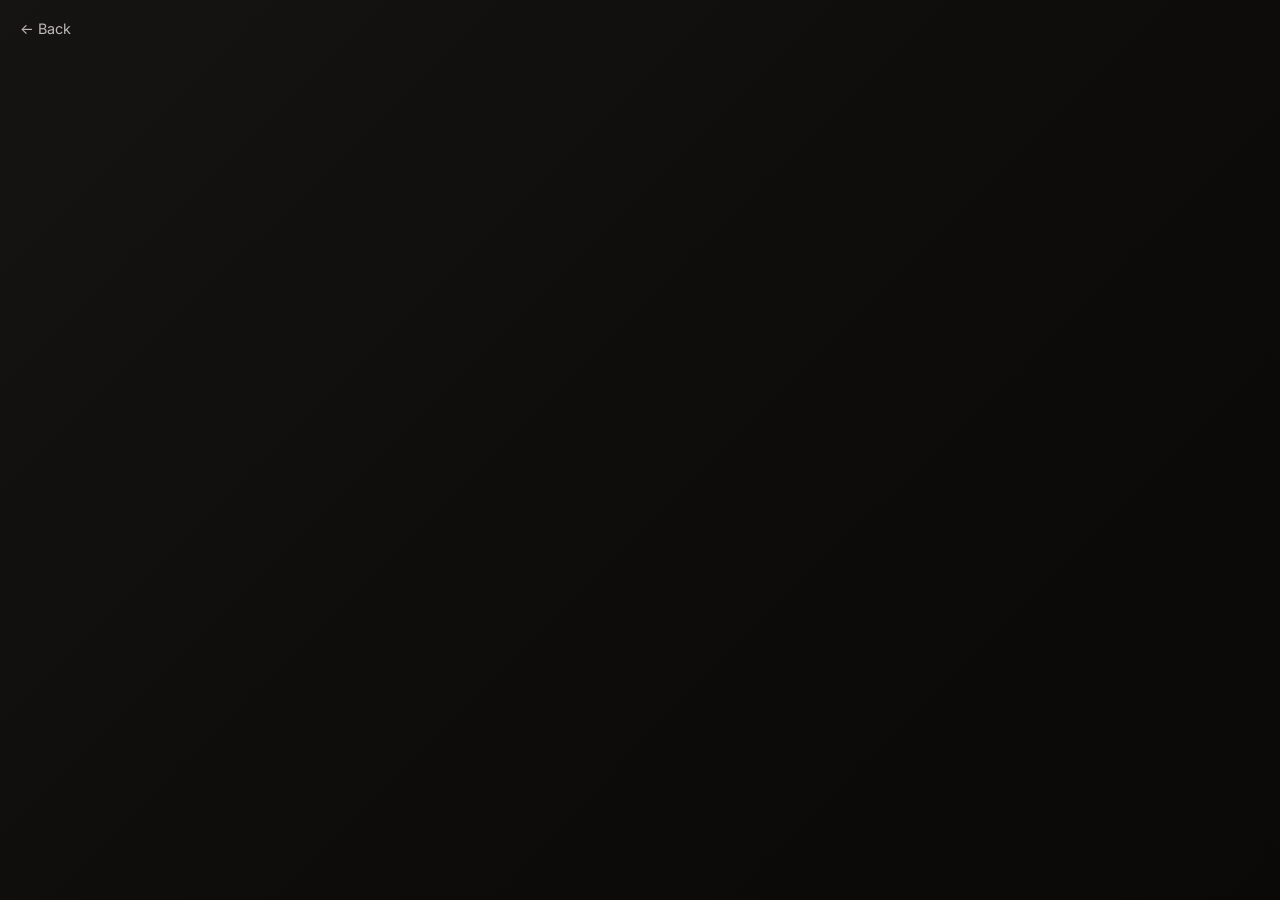
==== gaming-development.html @ 9fee71a4 "Add Gaming Development page and link card" ====
<!DOCTYPE html>
<html lang="en">
<head>
  <meta charset="UTF-8" />
  <meta name="viewport" content="width=device-width, initial-scale=1.0" />
  <title>Gaming Development</title>
  <link rel="preconnect" href="https://fonts.googleapis.com" />
  <link rel="preconnect" href="https://fonts.gstatic.com" crossorigin />
  <link href="https://fonts.googleapis.com/css2?family=Inter:wght@400;500&display=swap" rel="stylesheet" />
  <style>
    :root {
      --bg: #0d0c0b;
      --ink: #f4f1ec;
      --muted: #8c857c;
    }
    * { box-sizing: border-box; }
    body {
      margin: 0;
      min-height: 100vh;
      font-family: "Inter", system-ui, sans-serif;
      color: var(--muted);
      background: linear-gradient(135deg, #161412 0%, var(--bg) 55%, #0a0908 100%);
    }
    a {
      color: var(--ink);
      text-decoration: none;
      font-size: 0.9rem;
      opacity: 0.75;
      transition: opacity 0.2s ease;
    }
    a:hover,
    a:focus-visible { opacity: 1; }
    .back {
      position: fixed;
      top: 1.25rem;
      left: 1.25rem;
    }
  </style>
</head>
<body>
  <a class="back" href="index.html">&larr; Back</a>
</body>
</html>
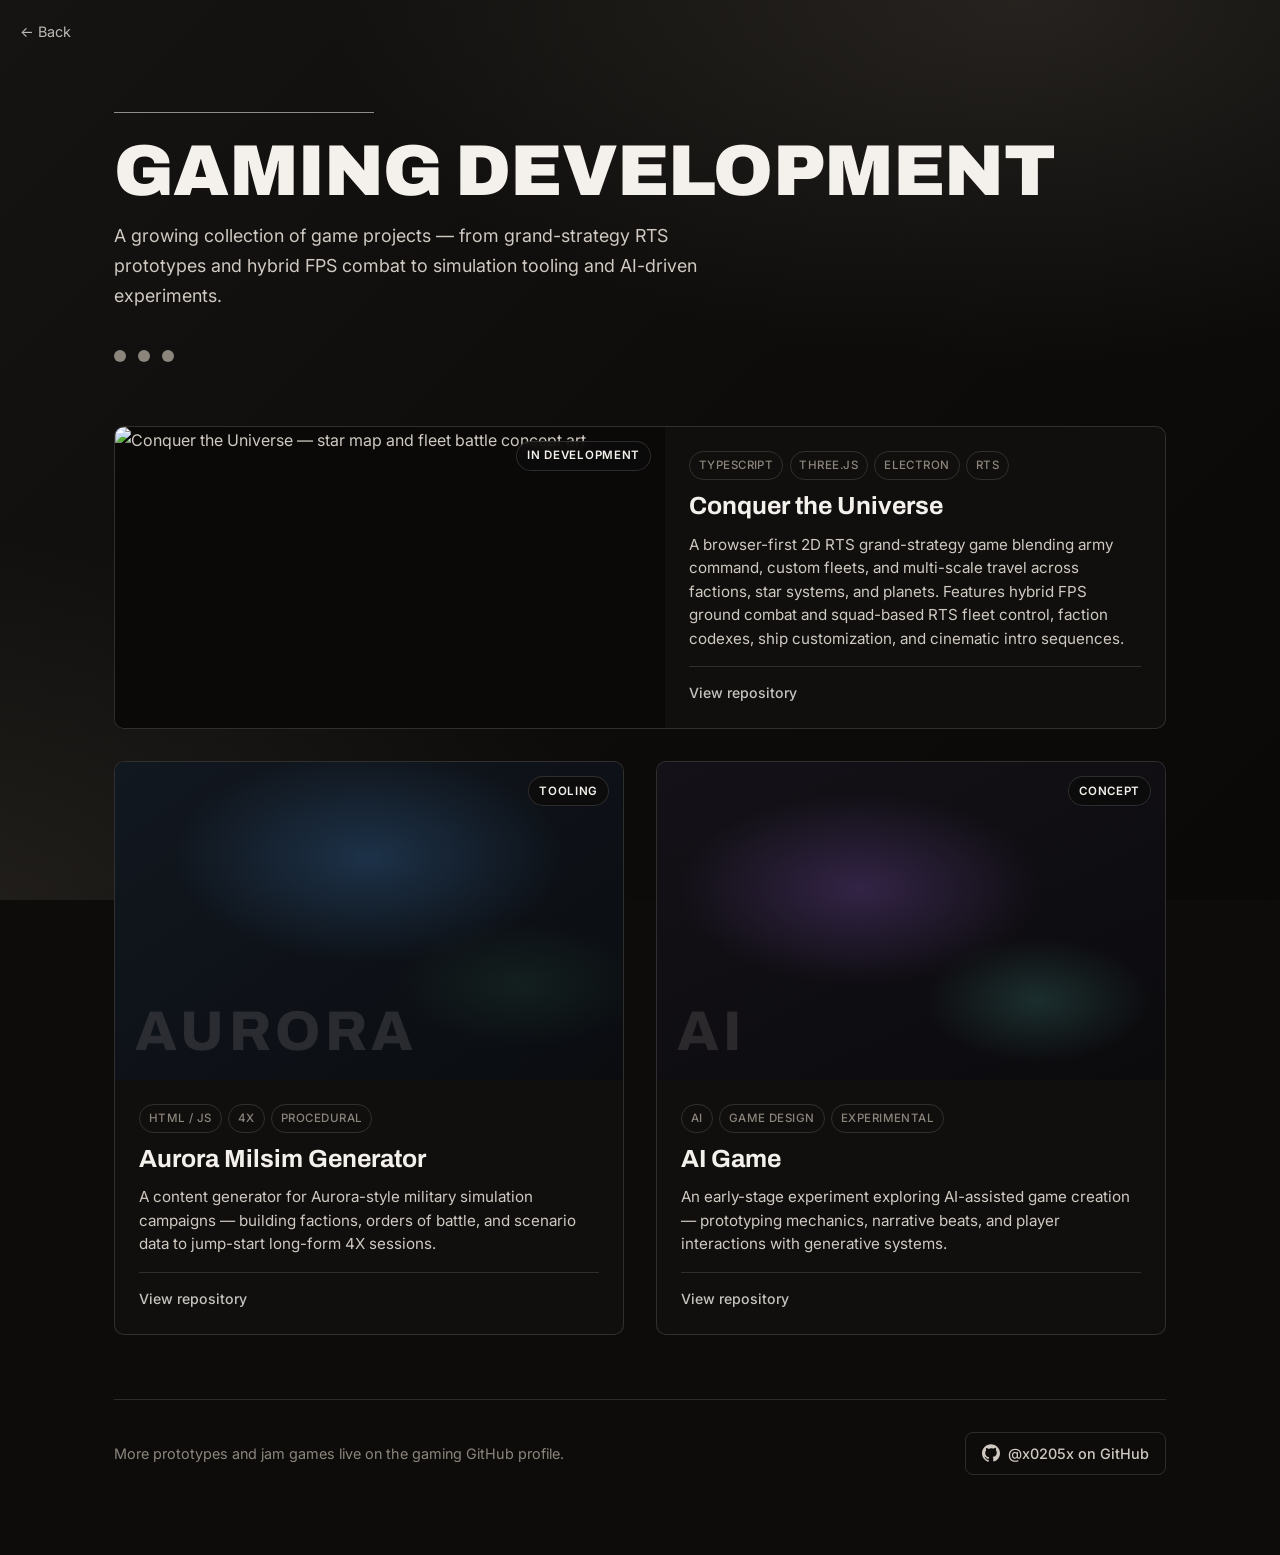
==== commit e2d10f32: "Sync live site from local" ====
--- a/gaming-development.html
+++ b/gaming-development.html
@@ -3,41 +3,473 @@
 <head>
   <meta charset="UTF-8" />
   <meta name="viewport" content="width=device-width, initial-scale=1.0" />
-  <title>Gaming Development</title>
+  <meta name="description" content="Game development projects — RTS strategy, AI experiments, and simulation tooling by xBrophyx." />
+  <title>Gaming Development &mdash; Portfolio</title>
+
+  <link rel="icon" href="data:image/svg+xml,%3Csvg xmlns='http://www.w3.org/2000/svg' viewBox='0 0 32 32'%3E%3Crect width='32' height='32' rx='6' fill='%23161412'/%3E%3Ccircle cx='16' cy='16' r='4' fill='%23f4f1ec'/%3E%3C/svg%3E" />
+
   <link rel="preconnect" href="https://fonts.googleapis.com" />
   <link rel="preconnect" href="https://fonts.gstatic.com" crossorigin />
-  <link href="https://fonts.googleapis.com/css2?family=Inter:wght@400;500&display=swap" rel="stylesheet" />
+  <link href="https://fonts.googleapis.com/css2?family=Archivo:wght@600;700;800;900&family=Inter:wght@400;500;600&display=swap" rel="stylesheet" />
   <style>
     :root {
-      --bg: #0d0c0b;
-      --ink: #f4f1ec;
-      --muted: #8c857c;
-    }
+      --bg:           #0d0c0b;
+      --bg-2:         #161412;
+      --glow:         rgba(120, 110, 98, 0.22);
+      --ink:          #f4f1ec;
+      --body:         #cfc9c1;
+      --muted:        #8c857c;
+      --line:         rgba(244, 241, 236, 0.55);
+      --line-soft:    rgba(244, 241, 236, 0.14);
+      --card-bg:      #100f0e;
+      --maxw:         1180px;
+      --pad-x:        clamp(1.25rem, 5vw, 5rem);
+      --ease:         cubic-bezier(0.22, 0.61, 0.36, 1);
+    }
+
     * { box-sizing: border-box; }
+
     body {
       margin: 0;
       min-height: 100vh;
       font-family: "Inter", system-ui, sans-serif;
-      color: var(--muted);
-      background: linear-gradient(135deg, #161412 0%, var(--bg) 55%, #0a0908 100%);
-    }
+      color: var(--body);
+      background-color: var(--bg);
+      background-image:
+        radial-gradient(120% 90% at 80% 0%, var(--glow) 0%, transparent 45%),
+        radial-gradient(100% 80% at 0% 100%, rgba(120, 110, 98, 0.16) 0%, transparent 50%),
+        linear-gradient(135deg, var(--bg-2) 0%, var(--bg) 55%, #0a0908 100%);
+      background-attachment: fixed;
+      line-height: 1.65;
+    }
+
+    img { max-width: 100%; display: block; }
+
     a {
       color: var(--ink);
       text-decoration: none;
-      font-size: 0.9rem;
-      opacity: 0.75;
-      transition: opacity 0.2s ease;
-    }
-    a:hover,
-    a:focus-visible { opacity: 1; }
+      transition: color 0.2s var(--ease), opacity 0.2s var(--ease);
+    }
+
     .back {
       position: fixed;
       top: 1.25rem;
       left: 1.25rem;
+      z-index: 10;
+      font-size: 0.9rem;
+      opacity: 0.75;
+    }
+    .back:hover,
+    .back:focus-visible { opacity: 1; }
+
+    .showcase {
+      max-width: var(--maxw);
+      margin: 0 auto;
+      padding: clamp(5rem, 12vw, 7rem) var(--pad-x) clamp(3rem, 8vw, 5rem);
+    }
+
+    .showcase__hero {
+      position: relative;
+      margin-bottom: clamp(2.5rem, 6vw, 4rem);
+    }
+
+    .deco-line {
+      display: block;
+      width: clamp(100px, 22vw, 260px);
+      height: 1px;
+      background: var(--line);
+      margin-bottom: 1.5rem;
+    }
+
+    .showcase__title {
+      font-family: "Archivo", sans-serif;
+      font-weight: 900;
+      text-transform: uppercase;
+      color: var(--ink);
+      line-height: 0.95;
+      letter-spacing: -0.01em;
+      font-size: clamp(2.2rem, 8vw, 4.5rem);
+      margin: 0 0 1rem;
+    }
+
+    .showcase__lede {
+      margin: 0;
+      max-width: 58ch;
+      color: var(--body);
+      font-size: clamp(1rem, 2.2vw, 1.12rem);
+    }
+
+    .deco-dots {
+      display: flex;
+      gap: 12px;
+      margin-top: clamp(1.75rem, 4vw, 2.5rem);
+    }
+    .deco-dots i {
+      width: 12px;
+      height: 12px;
+      border-radius: 50%;
+      background: var(--muted);
+    }
+
+    .projects {
+      display: grid;
+      grid-template-columns: 1fr;
+      gap: clamp(1.25rem, 3vw, 2rem);
+    }
+
+    @media (min-width: 700px) {
+      .projects { grid-template-columns: repeat(2, 1fr); }
+    }
+
+    .project {
+      display: flex;
+      flex-direction: column;
+      background: var(--card-bg);
+      border: 1px solid var(--line-soft);
+      border-radius: 10px;
+      overflow: hidden;
+      transition: transform 0.35s var(--ease), box-shadow 0.35s var(--ease), border-color 0.35s var(--ease);
+    }
+    .project:hover,
+    .project:focus-within {
+      transform: translateY(-6px);
+      box-shadow: 0 28px 56px rgba(0, 0, 0, 0.55);
+      border-color: var(--line);
+    }
+
+    .project--featured {
+      grid-column: 1 / -1;
+    }
+    @media (min-width: 700px) {
+      .project--featured {
+        display: grid;
+        grid-template-columns: minmax(0, 1.1fr) minmax(0, 1fr);
+      }
+      .project--featured .project__media { aspect-ratio: auto; min-height: 280px; }
+    }
+
+    .project__media {
+      position: relative;
+      aspect-ratio: 16 / 10;
+      overflow: hidden;
+      background: #0a0908;
+    }
+    .project__media img {
+      width: 100%;
+      height: 100%;
+      object-fit: cover;
+      transition: transform 0.5s var(--ease);
+    }
+    .project:hover .project__media img,
+    .project:focus-within .project__media img {
+      transform: scale(1.04);
+    }
+
+    .project__media--gradient {
+      display: flex;
+      align-items: flex-end;
+      padding: 1.25rem;
+      background:
+        radial-gradient(ellipse 80% 70% at 70% 20%, rgba(180, 140, 90, 0.25) 0%, transparent 55%),
+        radial-gradient(ellipse 60% 50% at 20% 80%, rgba(90, 110, 160, 0.2) 0%, transparent 50%),
+        linear-gradient(160deg, #1a1816 0%, #0d0c0b 100%);
+    }
+
+    .project__media--aurora {
+      background:
+        radial-gradient(ellipse 70% 60% at 50% 30%, rgba(60, 120, 180, 0.3) 0%, transparent 55%),
+        radial-gradient(ellipse 50% 40% at 80% 70%, rgba(40, 80, 60, 0.25) 0%, transparent 50%),
+        linear-gradient(145deg, #121820 0%, #0a0c10 100%);
+    }
+
+    .project__media--ai {
+      background:
+        radial-gradient(ellipse 65% 55% at 40% 40%, rgba(140, 90, 200, 0.28) 0%, transparent 55%),
+        radial-gradient(ellipse 45% 40% at 75% 75%, rgba(90, 200, 180, 0.18) 0%, transparent 50%),
+        linear-gradient(155deg, #141218 0%, #0b0a0d 100%);
+    }
+
+    .project__glyph {
+      font-family: "Archivo", sans-serif;
+      font-weight: 800;
+      font-size: clamp(2.5rem, 6vw, 3.5rem);
+      color: rgba(244, 241, 236, 0.12);
+      letter-spacing: 0.08em;
+      line-height: 1;
+      user-select: none;
+    }
+
+    .project__status {
+      position: absolute;
+      top: 0.85rem;
+      right: 0.85rem;
+      font-size: 0.72rem;
+      font-weight: 600;
+      letter-spacing: 0.06em;
+      text-transform: uppercase;
+      color: var(--ink);
+      background: rgba(13, 12, 11, 0.82);
+      border: 1px solid var(--line-soft);
+      border-radius: 999px;
+      padding: 0.3rem 0.65rem;
+      backdrop-filter: blur(6px);
+    }
+
+    .project__body {
+      display: flex;
+      flex-direction: column;
+      flex: 1;
+      padding: clamp(1.15rem, 3vw, 1.5rem);
+      gap: 0.75rem;
+    }
+
+    .project__tags {
+      display: flex;
+      flex-wrap: wrap;
+      gap: 0.4rem;
+      margin: 0;
+      padding: 0;
+      list-style: none;
+    }
+    .project__tags li {
+      font-size: 0.72rem;
+      font-weight: 500;
+      letter-spacing: 0.04em;
+      text-transform: uppercase;
+      color: var(--muted);
+      border: 1px solid var(--line-soft);
+      border-radius: 999px;
+      padding: 0.25rem 0.55rem;
+    }
+
+    .project__name {
+      font-family: "Archivo", sans-serif;
+      font-weight: 700;
+      color: var(--ink);
+      font-size: clamp(1.2rem, 3vw, 1.55rem);
+      margin: 0;
+      line-height: 1.15;
+    }
+
+    .project__desc {
+      margin: 0;
+      flex: 1;
+      color: var(--body);
+      font-size: 0.95rem;
+      line-height: 1.55;
+    }
+
+    .project__links {
+      display: flex;
+      flex-wrap: wrap;
+      gap: 0.65rem 1.25rem;
+      margin-top: 0.25rem;
+      padding-top: 0.85rem;
+      border-top: 1px solid var(--line-soft);
+    }
+
+    .project__link {
+      font-size: 0.88rem;
+      font-weight: 500;
+      color: var(--ink);
+      opacity: 0.8;
+      position: relative;
+    }
+    .project__link::after {
+      content: "";
+      position: absolute;
+      left: 0;
+      right: 0;
+      bottom: -2px;
+      height: 1px;
+      background: currentColor;
+      transform: scaleX(0);
+      transform-origin: left;
+      transition: transform 0.25s var(--ease);
+    }
+    .project__link:hover,
+    .project__link:focus-visible { opacity: 1; }
+    .project__link:hover::after,
+    .project__link:focus-visible::after { transform: scaleX(1); }
+
+    .showcase__footer {
+      margin-top: clamp(2.5rem, 6vw, 4rem);
+      padding-top: 2rem;
+      border-top: 1px solid var(--line-soft);
+      display: flex;
+      flex-wrap: wrap;
+      align-items: center;
+      justify-content: space-between;
+      gap: 1rem;
+    }
+
+    .showcase__footer p {
+      margin: 0;
+      color: var(--muted);
+      font-size: 0.9rem;
+    }
+
+    .showcase__github {
+      display: inline-flex;
+      align-items: center;
+      gap: 0.5rem;
+      padding: 0.55rem 1rem;
+      border: 1px solid var(--line-soft);
+      border-radius: 8px;
+      font-size: 0.9rem;
+      font-weight: 500;
+      color: var(--body);
+      transition: color 0.25s var(--ease), background 0.25s var(--ease), border-color 0.25s var(--ease);
+    }
+    .showcase__github:hover,
+    .showcase__github:focus-visible {
+      color: var(--ink);
+      background: var(--line-soft);
+      border-color: var(--line);
+    }
+    .showcase__github svg {
+      width: 18px;
+      height: 18px;
+      flex: none;
+    }
+
+    .reveal {
+      opacity: 0;
+      transform: translateY(24px);
+      transition: opacity 0.65s var(--ease), transform 0.65s var(--ease);
+    }
+    .reveal.is-visible {
+      opacity: 1;
+      transform: none;
+    }
+
+    @media (prefers-reduced-motion: reduce) {
+      .reveal { opacity: 1; transform: none; transition: none; }
+      .project,
+      .project__media img,
+      .project__link::after { transition: none; }
     }
   </style>
 </head>
 <body>
   <a class="back" href="index.html">&larr; Back</a>
+
+  <main class="showcase">
+    <header class="showcase__hero reveal">
+      <span class="deco-line" aria-hidden="true"></span>
+      <h1 class="showcase__title">Gaming Development</h1>
+      <p class="showcase__lede">
+        A growing collection of game projects — from grand-strategy RTS prototypes and
+        hybrid FPS combat to simulation tooling and AI-driven experiments.
+      </p>
+      <span class="deco-dots" aria-hidden="true"><i></i><i></i><i></i></span>
+    </header>
+
+    <section class="projects" aria-label="Game projects">
+      <article class="project project--featured reveal">
+        <div class="project__media">
+          <img
+            src="https://github.com/user-attachments/assets/d789eeb1-97b9-4a67-bba4-ec5d33e59204"
+            alt="Conquer the Universe — star map and fleet battle concept art"
+            loading="lazy"
+            decoding="async"
+          />
+          <span class="project__status">In development</span>
+        </div>
+        <div class="project__body">
+          <ul class="project__tags">
+            <li>TypeScript</li>
+            <li>Three.js</li>
+            <li>Electron</li>
+            <li>RTS</li>
+          </ul>
+          <h2 class="project__name">Conquer the Universe</h2>
+          <p class="project__desc">
+            A browser-first 2D RTS grand-strategy game blending army command, custom fleets,
+            and multi-scale travel across factions, star systems, and planets. Features hybrid
+            FPS ground combat and squad-based RTS fleet control, faction codexes, ship
+            customization, and cinematic intro sequences.
+          </p>
+          <div class="project__links">
+            <a class="project__link" href="https://github.com/x0205x/legion-stars" target="_blank" rel="noopener noreferrer">View repository</a>
+          </div>
+        </div>
+      </article>
+
+      <article class="project reveal">
+        <div class="project__media project__media--gradient project__media--aurora">
+          <span class="project__glyph" aria-hidden="true">AURORA</span>
+          <span class="project__status">Tooling</span>
+        </div>
+        <div class="project__body">
+          <ul class="project__tags">
+            <li>HTML / JS</li>
+            <li>4X</li>
+            <li>Procedural</li>
+          </ul>
+          <h2 class="project__name">Aurora Milsim Generator</h2>
+          <p class="project__desc">
+            A content generator for Aurora-style military simulation campaigns — building
+            factions, orders of battle, and scenario data to jump-start long-form 4X sessions.
+          </p>
+          <div class="project__links">
+            <a class="project__link" href="https://github.com/x0205x/Aurora-Milsim-Generator" target="_blank" rel="noopener noreferrer">View repository</a>
+          </div>
+        </div>
+      </article>
+
+      <article class="project reveal">
+        <div class="project__media project__media--gradient project__media--ai">
+          <span class="project__glyph" aria-hidden="true">AI</span>
+          <span class="project__status">Concept</span>
+        </div>
+        <div class="project__body">
+          <ul class="project__tags">
+            <li>AI</li>
+            <li>Game design</li>
+            <li>Experimental</li>
+          </ul>
+          <h2 class="project__name">AI Game</h2>
+          <p class="project__desc">
+            An early-stage experiment exploring AI-assisted game creation — prototyping
+            mechanics, narrative beats, and player interactions with generative systems.
+          </p>
+          <div class="project__links">
+            <a class="project__link" href="https://github.com/x0205x/Ai-Game" target="_blank" rel="noopener noreferrer">View repository</a>
+          </div>
+        </div>
+      </article>
+    </section>
+
+    <footer class="showcase__footer reveal">
+      <p>More prototypes and jam games live on the gaming GitHub profile.</p>
+      <a class="showcase__github" href="https://github.com/x0205x" target="_blank" rel="noopener noreferrer">
+        <svg viewBox="0 0 24 24" aria-hidden="true" focusable="false">
+          <path fill="currentColor" d="M12 .297c-6.63 0-12 5.373-12 12 0 5.303 3.438 9.8 8.205 11.385.6.113.82-.258.82-.577 0-.285-.01-1.04-.015-2.04-3.338.724-4.042-1.61-4.042-1.61C4.422 18.07 3.633 17.7 3.633 17.7c-1.087-.744.084-.729.084-.729 1.205.084 1.838 1.236 1.838 1.236 1.07 1.835 2.809 1.305 3.495.998.108-.776.417-1.305.76-1.605-2.665-.305-5.467-1.334-5.467-5.931 0-1.311.469-2.381 1.236-3.221-.124-.303-.535-1.524.117-3.176 0 0 1.008-.322 3.301 1.23A11.509 11.509 0 0 1 12 5.803c1.02.005 2.047.138 3.006.404 2.291-1.552 3.297-1.23 3.297-1.23.653 1.653.242 2.874.118 3.176.77.84 1.235 1.911 1.235 3.221 0 4.609-2.807 5.624-5.479 5.921.43.372.823 1.102.823 2.222 0 1.606-.014 2.898-.014 3.293 0 .322.216.694.825.576C20.565 22.092 24 17.592 24 12.297c0-6.627-5.373-12-12-12"/>
+        </svg>
+        @x0205x on GitHub
+      </a>
+    </footer>
+  </main>
+
+  <script>
+    (function () {
+      "use strict";
+      var items = document.querySelectorAll(".reveal");
+      if (!("IntersectionObserver" in window)) {
+        items.forEach(function (el) { el.classList.add("is-visible"); });
+        return;
+      }
+      var observer = new IntersectionObserver(function (entries) {
+        entries.forEach(function (entry) {
+          if (entry.isIntersecting) {
+            entry.target.classList.add("is-visible");
+            observer.unobserve(entry.target);
+          }
+        });
+      }, { threshold: 0.12, rootMargin: "0px 0px -40px 0px" });
+      items.forEach(function (el) { observer.observe(el); });
+    })();
+  </script>
 </body>
 </html>
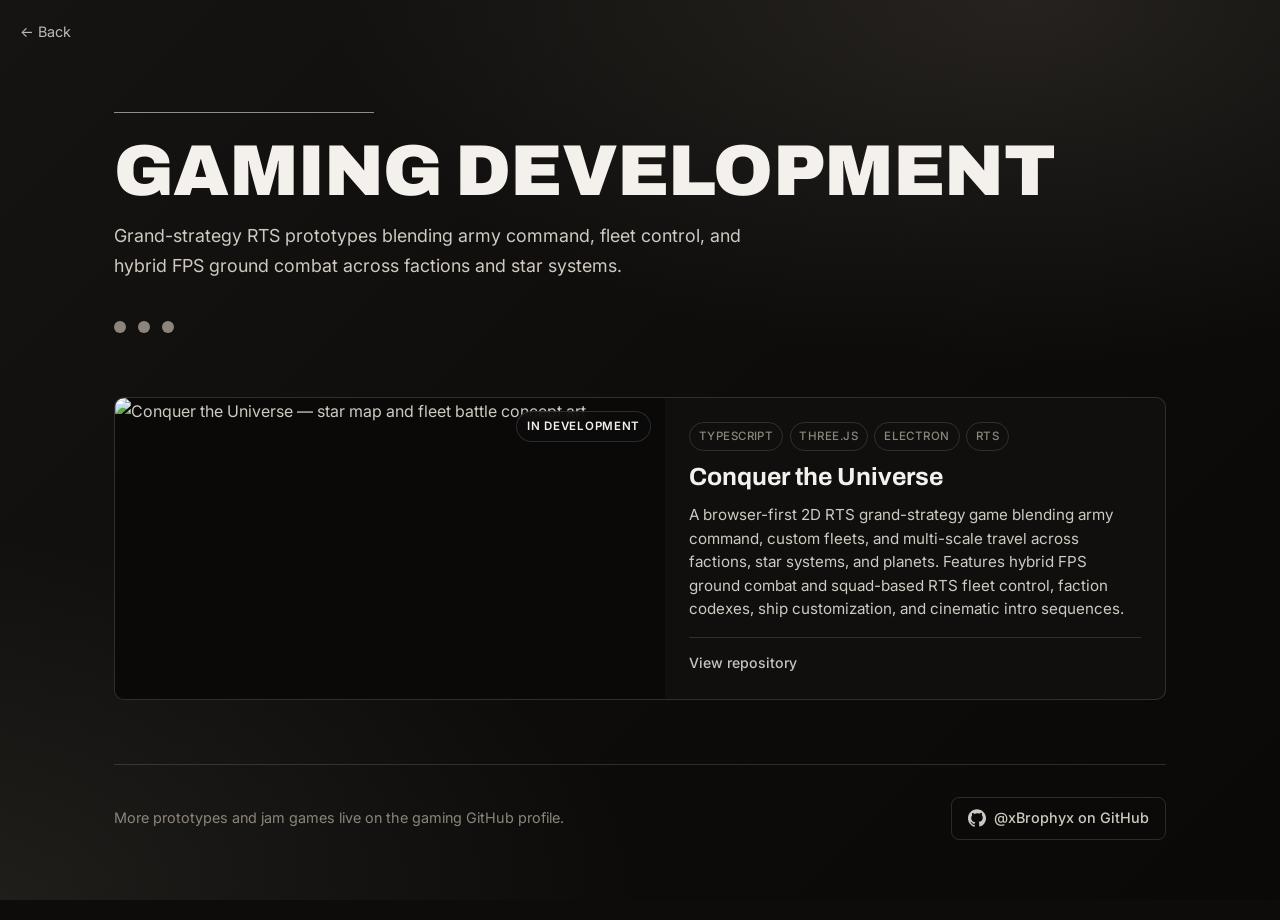
==== commit 9a35babe: "Replace Gaming Development card image" ====
--- a/gaming-development.html
+++ b/gaming-development.html
@@ -165,40 +165,6 @@
       transform: scale(1.04);
     }
 
-    .project__media--gradient {
-      display: flex;
-      align-items: flex-end;
-      padding: 1.25rem;
-      background:
-        radial-gradient(ellipse 80% 70% at 70% 20%, rgba(180, 140, 90, 0.25) 0%, transparent 55%),
-        radial-gradient(ellipse 60% 50% at 20% 80%, rgba(90, 110, 160, 0.2) 0%, transparent 50%),
-        linear-gradient(160deg, #1a1816 0%, #0d0c0b 100%);
-    }
-
-    .project__media--aurora {
-      background:
-        radial-gradient(ellipse 70% 60% at 50% 30%, rgba(60, 120, 180, 0.3) 0%, transparent 55%),
-        radial-gradient(ellipse 50% 40% at 80% 70%, rgba(40, 80, 60, 0.25) 0%, transparent 50%),
-        linear-gradient(145deg, #121820 0%, #0a0c10 100%);
-    }
-
-    .project__media--ai {
-      background:
-        radial-gradient(ellipse 65% 55% at 40% 40%, rgba(140, 90, 200, 0.28) 0%, transparent 55%),
-        radial-gradient(ellipse 45% 40% at 75% 75%, rgba(90, 200, 180, 0.18) 0%, transparent 50%),
-        linear-gradient(155deg, #141218 0%, #0b0a0d 100%);
-    }
-
-    .project__glyph {
-      font-family: "Archivo", sans-serif;
-      font-weight: 800;
-      font-size: clamp(2.5rem, 6vw, 3.5rem);
-      color: rgba(244, 241, 236, 0.12);
-      letter-spacing: 0.08em;
-      line-height: 1;
-      user-select: none;
-    }
-
     .project__status {
       position: absolute;
       top: 0.85rem;
@@ -359,8 +325,8 @@
       <span class="deco-line" aria-hidden="true"></span>
       <h1 class="showcase__title">Gaming Development</h1>
       <p class="showcase__lede">
-        A growing collection of game projects — from grand-strategy RTS prototypes and
-        hybrid FPS combat to simulation tooling and AI-driven experiments.
+        Grand-strategy RTS prototypes blending army command, fleet control, and hybrid
+        FPS ground combat across factions and star systems.
       </p>
       <span class="deco-dots" aria-hidden="true"><i></i><i></i><i></i></span>
     </header>
@@ -395,59 +361,15 @@
           </div>
         </div>
       </article>
-
-      <article class="project reveal">
-        <div class="project__media project__media--gradient project__media--aurora">
-          <span class="project__glyph" aria-hidden="true">AURORA</span>
-          <span class="project__status">Tooling</span>
-        </div>
-        <div class="project__body">
-          <ul class="project__tags">
-            <li>HTML / JS</li>
-            <li>4X</li>
-            <li>Procedural</li>
-          </ul>
-          <h2 class="project__name">Aurora Milsim Generator</h2>
-          <p class="project__desc">
-            A content generator for Aurora-style military simulation campaigns — building
-            factions, orders of battle, and scenario data to jump-start long-form 4X sessions.
-          </p>
-          <div class="project__links">
-            <a class="project__link" href="https://github.com/x0205x/Aurora-Milsim-Generator" target="_blank" rel="noopener noreferrer">View repository</a>
-          </div>
-        </div>
-      </article>
-
-      <article class="project reveal">
-        <div class="project__media project__media--gradient project__media--ai">
-          <span class="project__glyph" aria-hidden="true">AI</span>
-          <span class="project__status">Concept</span>
-        </div>
-        <div class="project__body">
-          <ul class="project__tags">
-            <li>AI</li>
-            <li>Game design</li>
-            <li>Experimental</li>
-          </ul>
-          <h2 class="project__name">AI Game</h2>
-          <p class="project__desc">
-            An early-stage experiment exploring AI-assisted game creation — prototyping
-            mechanics, narrative beats, and player interactions with generative systems.
-          </p>
-          <div class="project__links">
-            <a class="project__link" href="https://github.com/x0205x/Ai-Game" target="_blank" rel="noopener noreferrer">View repository</a>
-          </div>
-        </div>
-      </article>
     </section>
 
     <footer class="showcase__footer reveal">
       <p>More prototypes and jam games live on the gaming GitHub profile.</p>
-      <a class="showcase__github" href="https://github.com/x0205x" target="_blank" rel="noopener noreferrer">
+      <a class="showcase__github" href="https://github.com/xBrophyx" target="_blank" rel="noopener noreferrer">
         <svg viewBox="0 0 24 24" aria-hidden="true" focusable="false">
           <path fill="currentColor" d="M12 .297c-6.63 0-12 5.373-12 12 0 5.303 3.438 9.8 8.205 11.385.6.113.82-.258.82-.577 0-.285-.01-1.04-.015-2.04-3.338.724-4.042-1.61-4.042-1.61C4.422 18.07 3.633 17.7 3.633 17.7c-1.087-.744.084-.729.084-.729 1.205.084 1.838 1.236 1.838 1.236 1.07 1.835 2.809 1.305 3.495.998.108-.776.417-1.305.76-1.605-2.665-.305-5.467-1.334-5.467-5.931 0-1.311.469-2.381 1.236-3.221-.124-.303-.535-1.524.117-3.176 0 0 1.008-.322 3.301 1.23A11.509 11.509 0 0 1 12 5.803c1.02.005 2.047.138 3.006.404 2.291-1.552 3.297-1.23 3.297-1.23.653 1.653.242 2.874.118 3.176.77.84 1.235 1.911 1.235 3.221 0 4.609-2.807 5.624-5.479 5.921.43.372.823 1.102.823 2.222 0 1.606-.014 2.898-.014 3.293 0 .322.216.694.825.576C20.565 22.092 24 17.592 24 12.297c0-6.627-5.373-12-12-12"/>
         </svg>
-        @x0205x on GitHub
+        @xBrophyx on GitHub
       </a>
     </footer>
   </main>
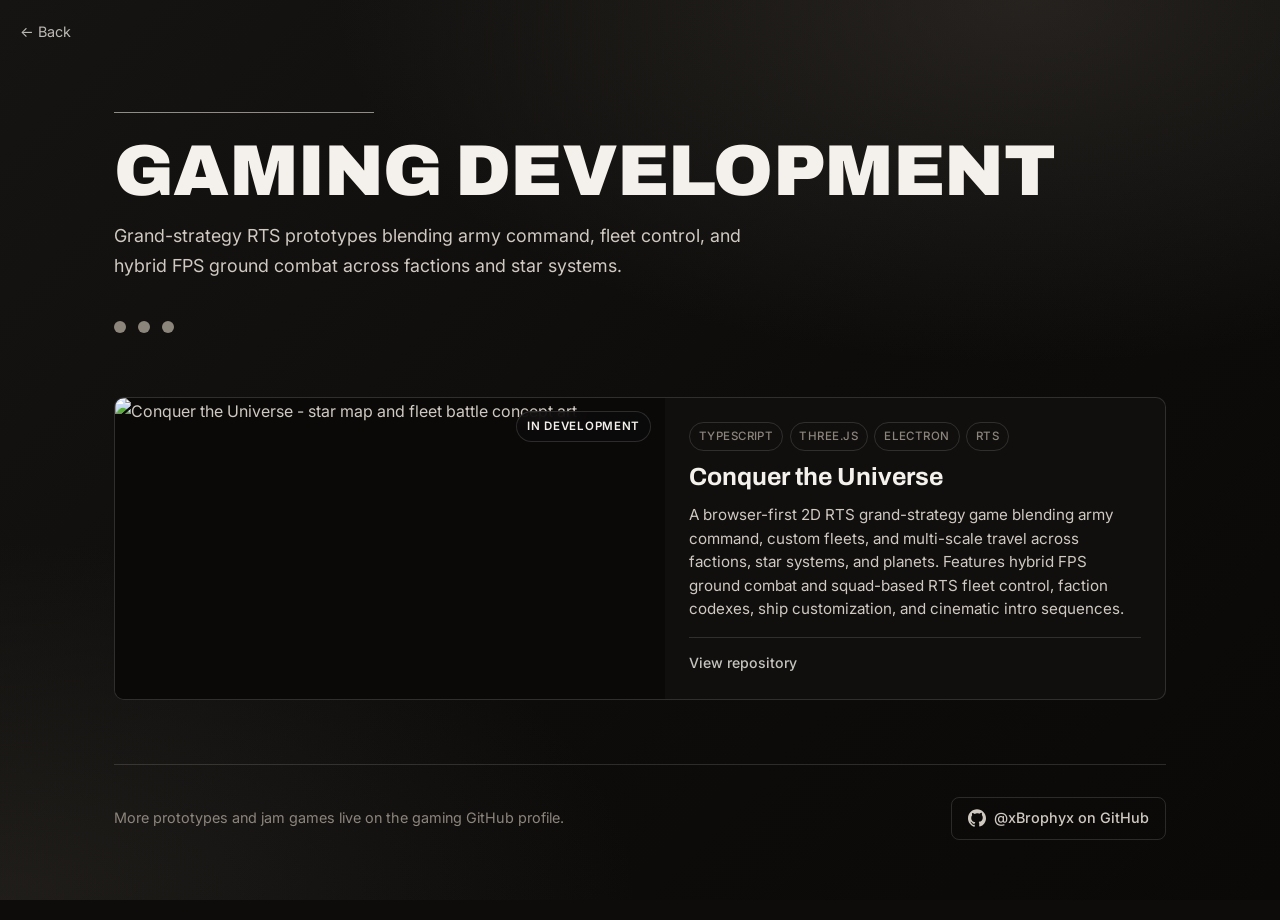
==== commit 9b1e136b: "Rename card to Gaming Development\I.T" ====
--- a/gaming-development.html
+++ b/gaming-development.html
@@ -3,7 +3,7 @@
 <head>
   <meta charset="UTF-8" />
   <meta name="viewport" content="width=device-width, initial-scale=1.0" />
-  <meta name="description" content="Game development projects — RTS strategy, AI experiments, and simulation tooling by xBrophyx." />
+  <meta name="description" content="Game development projects - RTS strategy, AI experiments, and simulation tooling by xBrophyx." />
   <title>Gaming Development &mdash; Portfolio</title>
 
   <link rel="icon" href="data:image/svg+xml,%3Csvg xmlns='http://www.w3.org/2000/svg' viewBox='0 0 32 32'%3E%3Crect width='32' height='32' rx='6' fill='%23161412'/%3E%3Ccircle cx='16' cy='16' r='4' fill='%23f4f1ec'/%3E%3C/svg%3E" />
@@ -336,7 +336,7 @@
         <div class="project__media">
           <img
             src="https://github.com/user-attachments/assets/d789eeb1-97b9-4a67-bba4-ec5d33e59204"
-            alt="Conquer the Universe — star map and fleet battle concept art"
+            alt="Conquer the Universe - star map and fleet battle concept art"
             loading="lazy"
             decoding="async"
           />
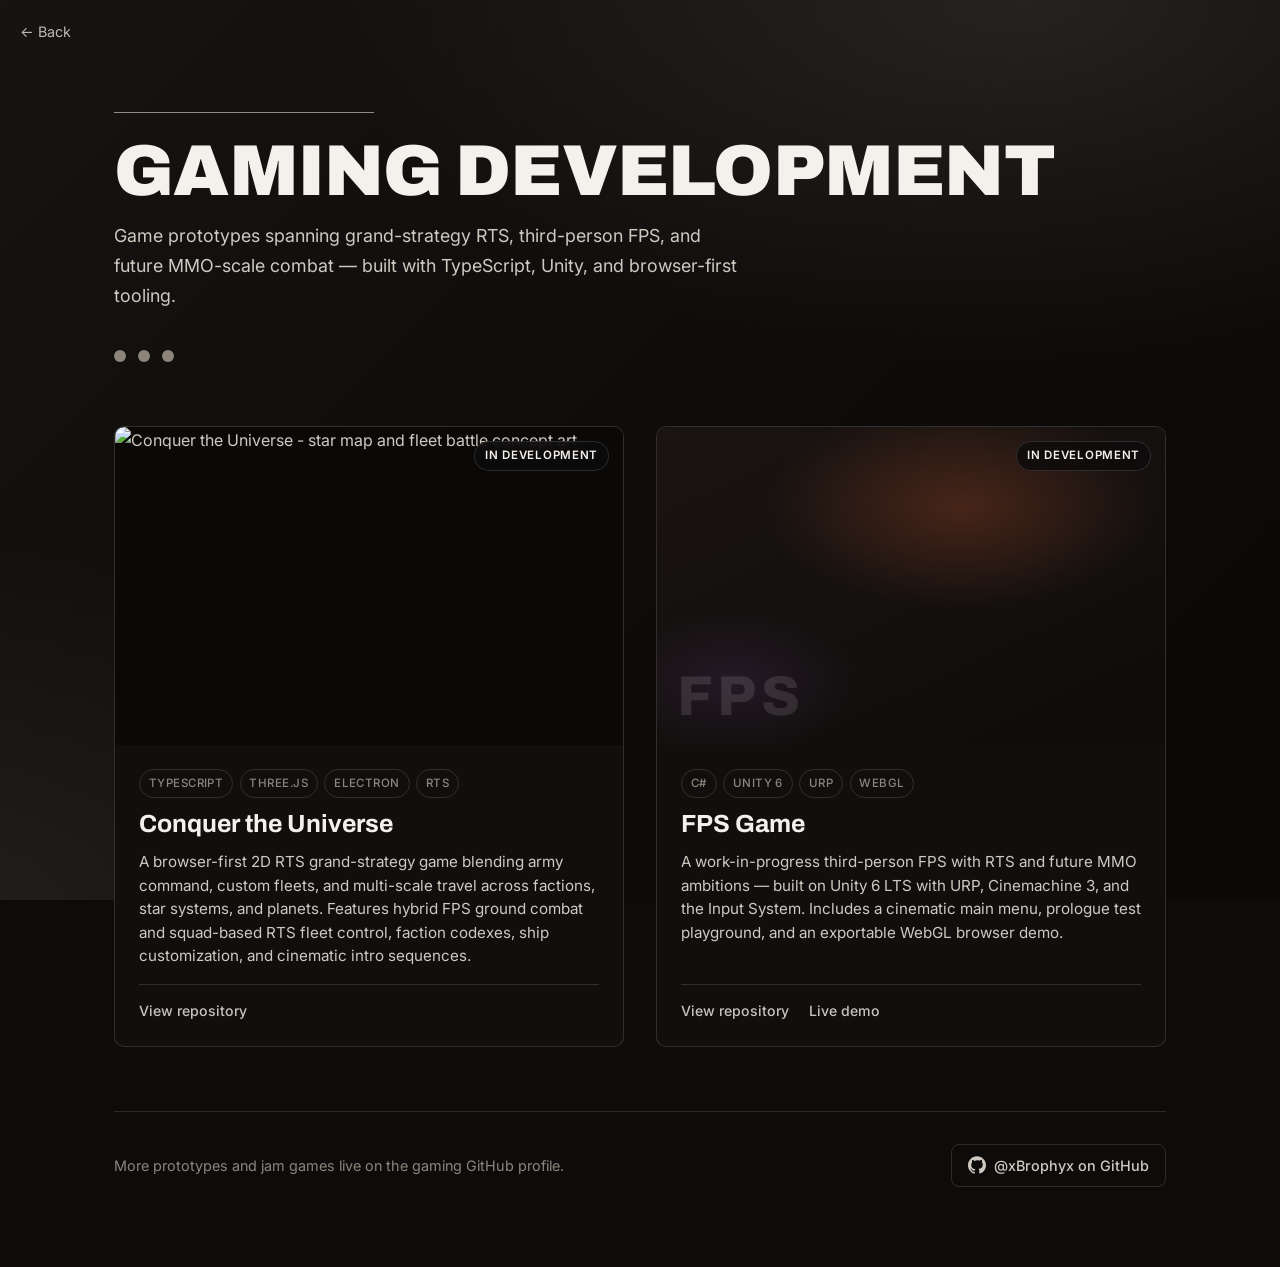
==== commit b4cf10c3: "Add FPS Game to the gaming development showcase. Publish the latest x0205x project with repository a" ====
--- a/gaming-development.html
+++ b/gaming-development.html
@@ -165,6 +165,26 @@
       transform: scale(1.04);
     }
 
+    .project__media--gradient {
+      display: flex;
+      align-items: flex-end;
+      padding: 1.25rem;
+      background:
+        radial-gradient(ellipse 70% 60% at 60% 25%, rgba(200, 90, 50, 0.28) 0%, transparent 55%),
+        radial-gradient(ellipse 50% 45% at 15% 80%, rgba(90, 60, 120, 0.22) 0%, transparent 50%),
+        linear-gradient(155deg, #1a1412 0%, #0d0c0b 100%);
+    }
+
+    .project__glyph {
+      font-family: "Archivo", sans-serif;
+      font-weight: 800;
+      font-size: clamp(2.5rem, 6vw, 3.5rem);
+      color: rgba(244, 241, 236, 0.12);
+      letter-spacing: 0.08em;
+      line-height: 1;
+      user-select: none;
+    }
+
     .project__status {
       position: absolute;
       top: 0.85rem;
@@ -325,14 +345,14 @@
       <span class="deco-line" aria-hidden="true"></span>
       <h1 class="showcase__title">Gaming Development</h1>
       <p class="showcase__lede">
-        Grand-strategy RTS prototypes blending army command, fleet control, and hybrid
-        FPS ground combat across factions and star systems.
+        Game prototypes spanning grand-strategy RTS, third-person FPS, and future MMO-scale
+        combat — built with TypeScript, Unity, and browser-first tooling.
       </p>
       <span class="deco-dots" aria-hidden="true"><i></i><i></i><i></i></span>
     </header>
 
     <section class="projects" aria-label="Game projects">
-      <article class="project project--featured reveal">
+      <article class="project reveal">
         <div class="project__media">
           <img
             src="https://github.com/user-attachments/assets/d789eeb1-97b9-4a67-bba4-ec5d33e59204"
@@ -361,6 +381,31 @@
           </div>
         </div>
       </article>
+
+      <article class="project reveal">
+        <div class="project__media project__media--gradient">
+          <span class="project__glyph" aria-hidden="true">FPS</span>
+          <span class="project__status">In development</span>
+        </div>
+        <div class="project__body">
+          <ul class="project__tags">
+            <li>C#</li>
+            <li>Unity 6</li>
+            <li>URP</li>
+            <li>WebGL</li>
+          </ul>
+          <h2 class="project__name">FPS Game</h2>
+          <p class="project__desc">
+            A work-in-progress third-person FPS with RTS and future MMO ambitions — built on
+            Unity 6 LTS with URP, Cinemachine 3, and the Input System. Includes a cinematic
+            main menu, prologue test playground, and an exportable WebGL browser demo.
+          </p>
+          <div class="project__links">
+            <a class="project__link" href="https://github.com/x0205x/FPS-Game" target="_blank" rel="noopener noreferrer">View repository</a>
+            <a class="project__link" href="https://x0205x.github.io/FPS-Game/" target="_blank" rel="noopener noreferrer">Live demo</a>
+          </div>
+        </div>
+      </article>
     </section>
 
     <footer class="showcase__footer reveal">
